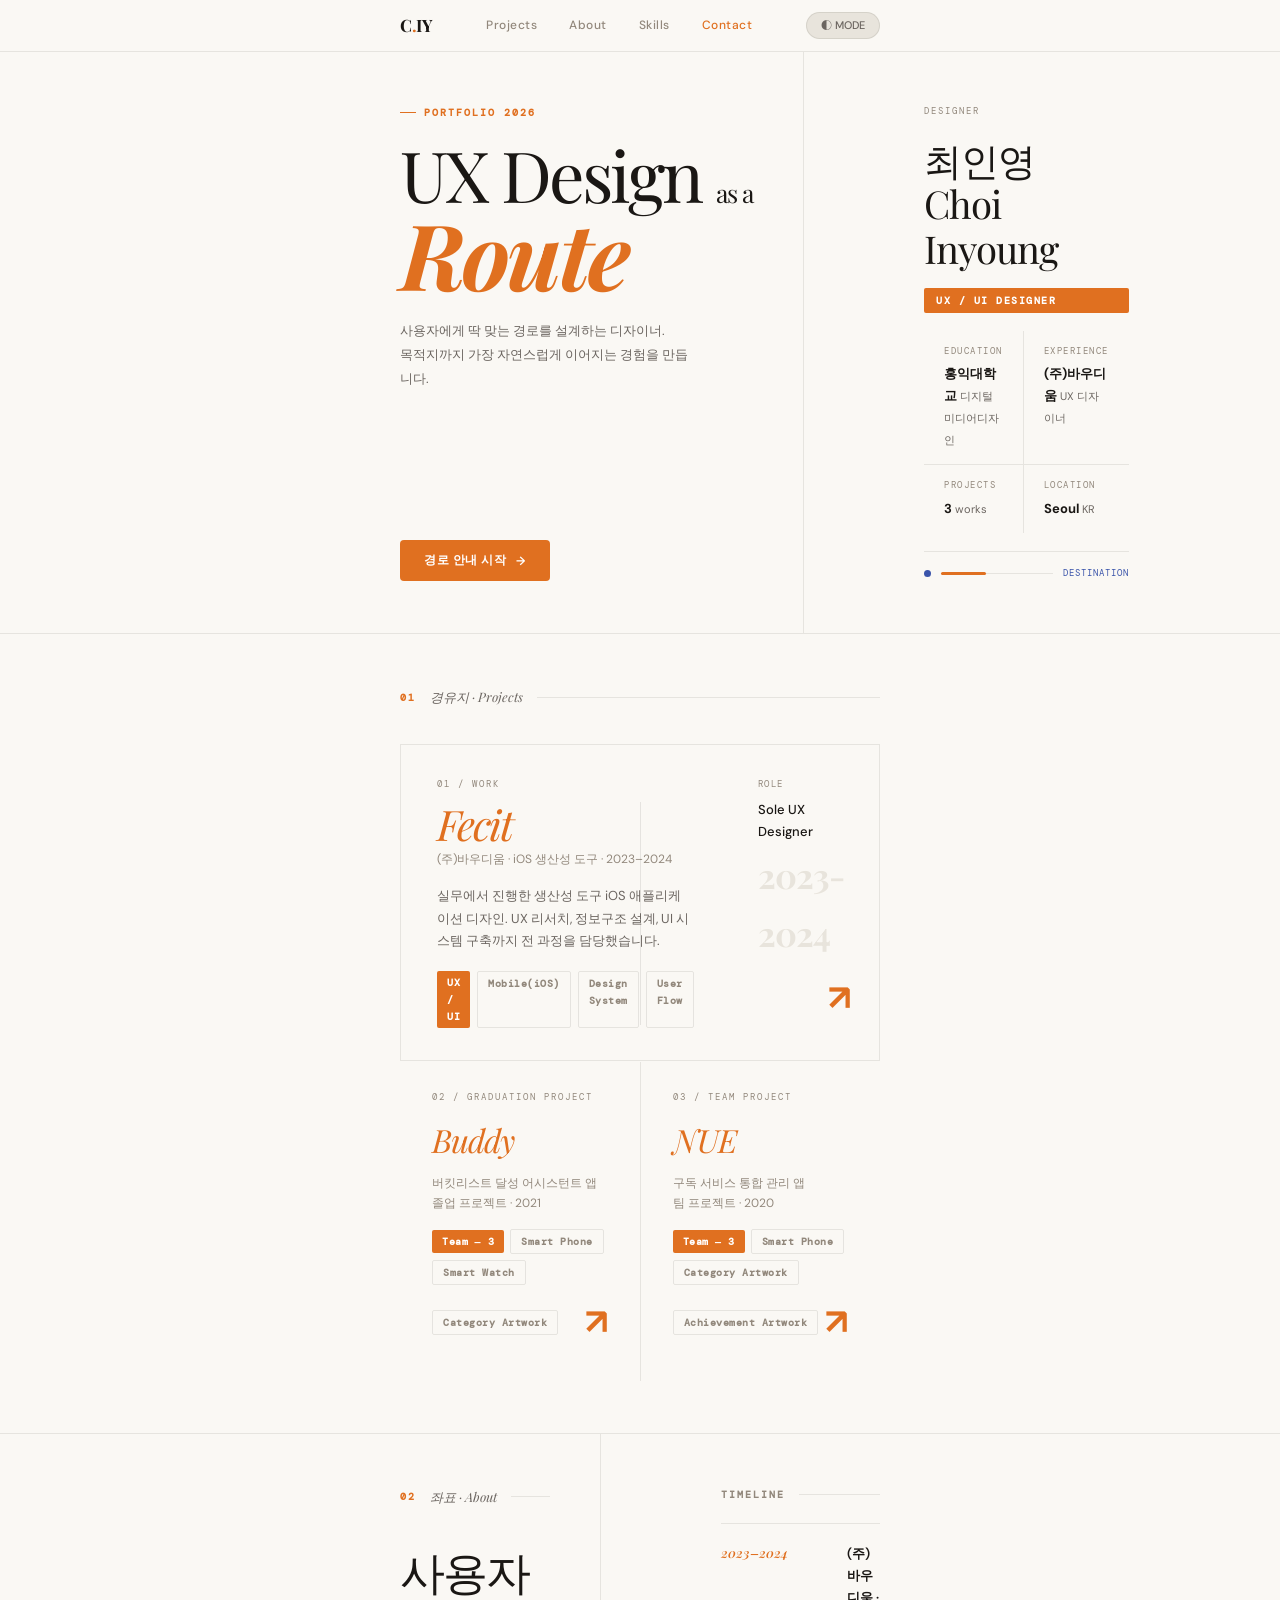
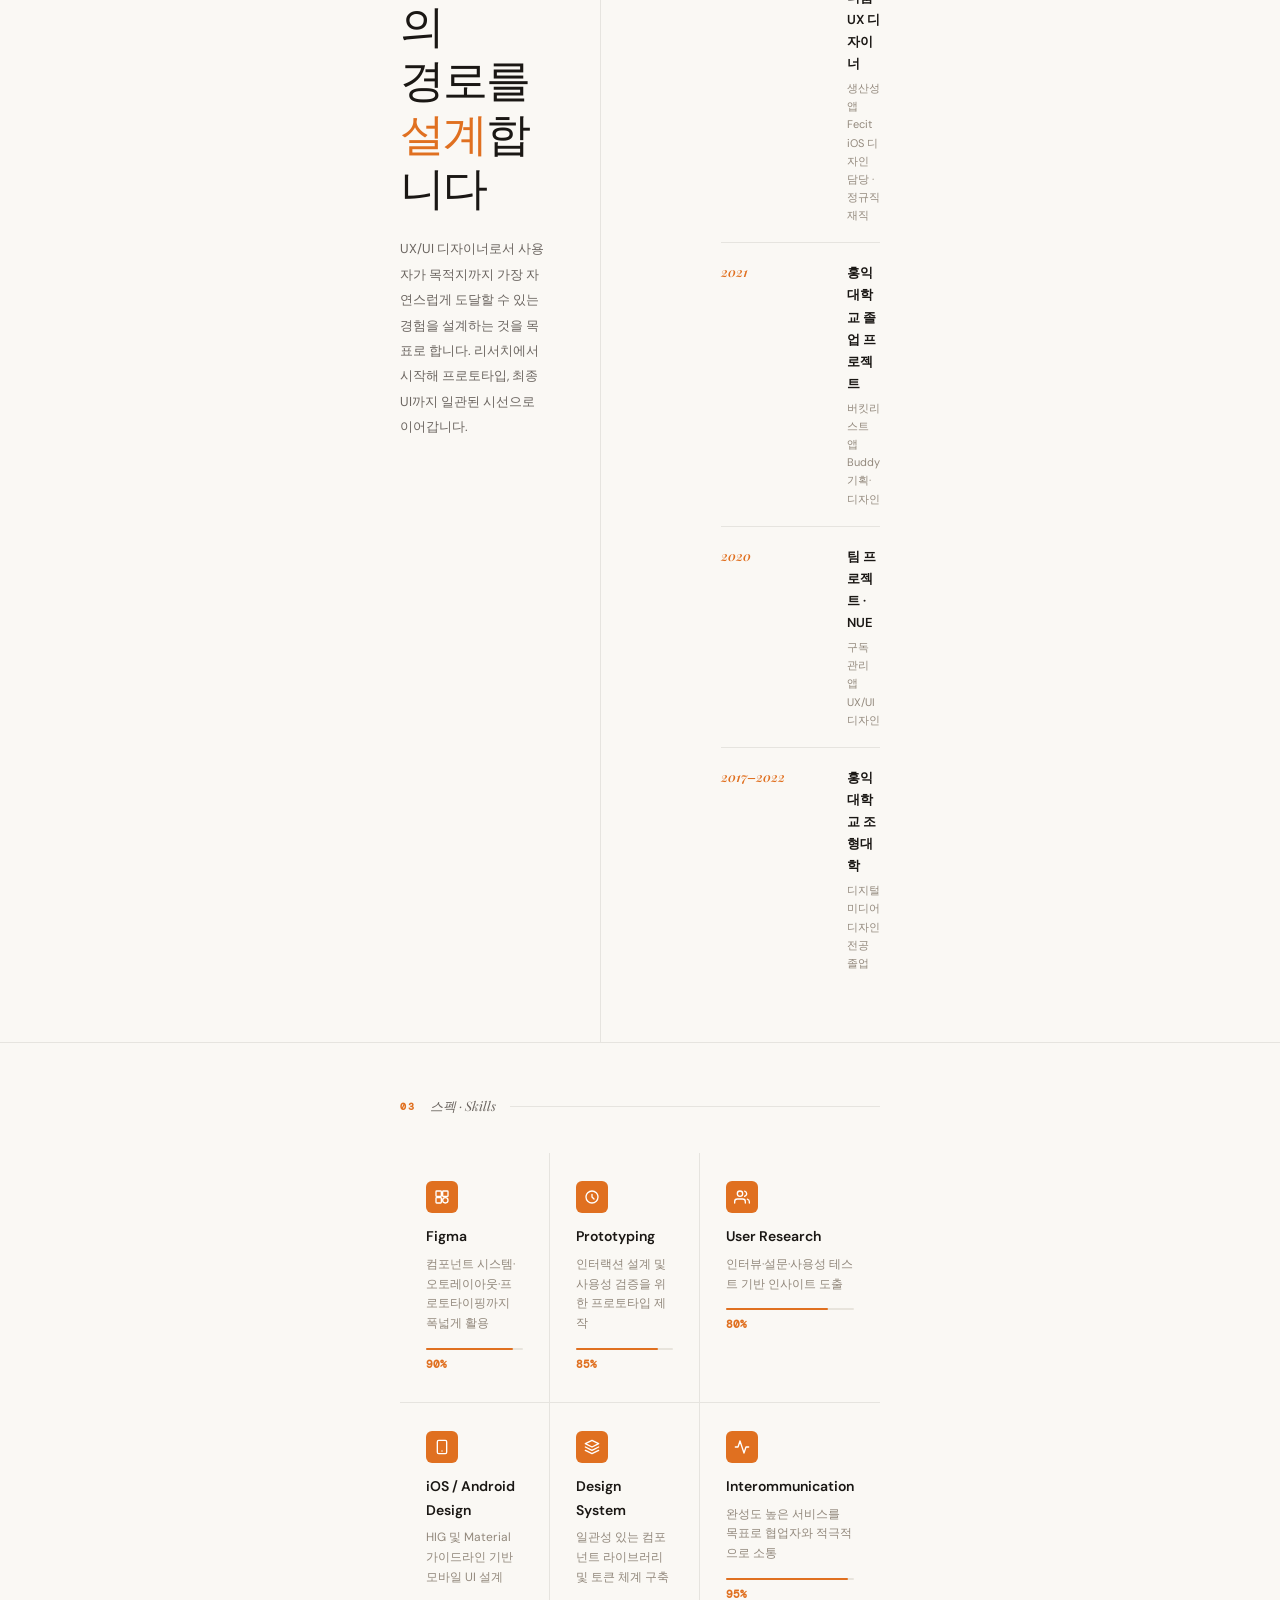
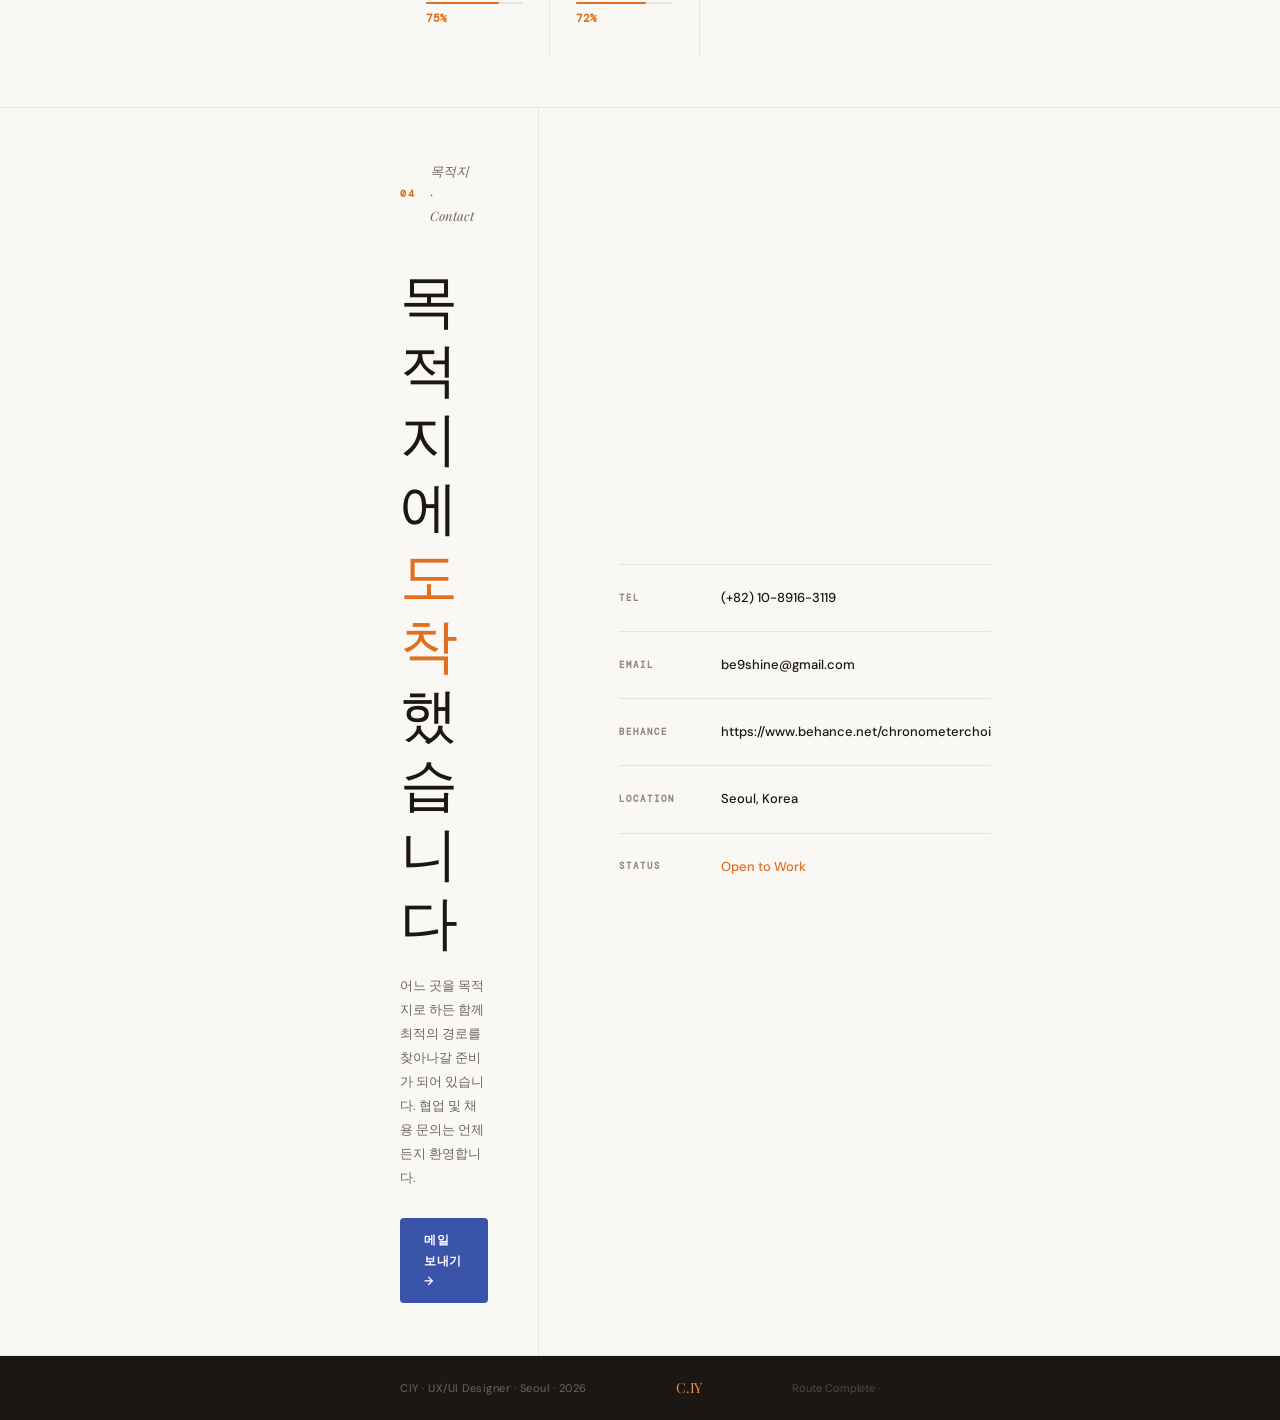
==== index.html @ e7c12e21 "Add files via upload" ====
<!DOCTYPE html>
<html lang="ko" data-theme="light">
<head>
  <meta charset="UTF-8"/>
  <meta name="viewport" content="width=device-width, initial-scale=1.0"/>
  <title>Choi Inyoung — UX/UI Designer</title>
  <link rel="preconnect" href="https://fonts.googleapis.com"/>
  <link rel="preconnect" href="https://fonts.gstatic.com" crossorigin/>
  <link href="https://fonts.googleapis.com/css2?family=Playfair+Display:ital,wght@0,700;1,400;1,700&family=DM+Sans:wght@300;400;500&family=DM+Mono:wght@400;500&display=swap" rel="stylesheet"/>
  <style>
    /* ── TOKENS ─────────────────────────────────────────── */
    :root {
      --bg:      #FAF8F4;
      --bg2:     #F2EFE9;
      --bg3:     #E8E4DC;
      --ink:     #1A1714;
      --ink2:    #6B6560;
      --ink3:    #92887c;
      --acc:     #E07020;
      --acc-d:   #B85810;
      --acc-l:   #F08C40;
      --acc2:    #3a54aa;
      --line:    rgba(26,23,20,0.09);
      --serif:   'Playfair Display', Georgia, serif;
      --sans:    'DM Sans', -apple-system, sans-serif;
      --mono:    'DM Mono', 'Courier New', monospace;
    }
    [data-theme="dark"] {
      --bg:      #131110;
      --bg2:     #1C1A18;
      --bg3:     #272420;
      --ink:     #F0EDE8;
      --ink2:    #d6cec7;
      --ink3:    #bbb1a7;
      --acc:     #F4911F;
      --acc-d:   #D07010;
      --acc-l:   #FFAC50;
      --acc2:    #31429e;
      --line:    rgba(240,237,232,0.08);
    }

    /* ── RESET ──────────────────────────────────────────── */
    *, *::before, *::after { box-sizing: border-box; margin: 0; padding: 0; }
    html { scroll-behavior: smooth; }
    body {
      background: var(--bg);
      color: var(--ink);
      font-family: var(--sans);
      font-size: 14px;
      line-height: 1.7;
      transition: background .4s, color .4s;
      overflow-x: hidden;
    }
    a { color: inherit; text-decoration: none; }
    img { display: block; max-width: 100%; }

    /* ── NAV ─────────────────────────────────────────────── */
    .nav {
      position: sticky; top: 0; z-index: 100;
      background: var(--bg);
      border-bottom: 1px solid var(--line);
      display: flex; align-items: center;
      padding: 0 400px; height: 52px;
      transition: background .4s;
    }
    .nav-logo {
      font-family: var(--serif);
      font-size: 17px; font-weight: 700;
      color: var(--ink); letter-spacing: -.5px;
    }
    .nav-logo span { color: var(--acc); }
    .nav-items {
      display: flex; gap: 32px; margin: 0 auto;
    }
    .nav-item {
      font-size: 12px; color: var(--ink3);
      cursor: pointer; letter-spacing: .5px;
      font-weight: 500; transition: color .2s;
    }
    .nav-item:hover { color: var(--ink); }
    .nav-right { display: flex; align-items: center; gap: 12px; }
    .mode-btn {
      background: var(--bg3); border: 1px solid var(--line);
      color: var(--ink2); font-size: 11px;
      padding: 5px 14px; border-radius: 20px;
      cursor: pointer; font-weight: 500;
      transition: all .3s; font-family: var(--sans);
    }
    .mode-btn:hover { background: var(--bg2); color: var(--ink); }

    /* ── SECTION FADE-IN ─────────────────────────────────── */
    .reveal {
      opacity: 0; transform: translateY(28px);
      transition: opacity .7s ease, transform .7s ease;
    }
    .reveal.visible { opacity: 1; transform: translateY(0); }

    /* ── SHARED LAYOUT ───────────────────────────────────── */
    .sec-pad { padding: 52px 400px; border-bottom: 1px solid var(--line); }
    .sec-eyebrow {
      display: flex; align-items: center; gap: 14px; margin-bottom: 36px;
    }
    .eyebrow-num {
      font-size: 10px; color: var(--acc);
      font-weight: 600; letter-spacing: 2px;
      font-family: var(--mono);
    }
    .eyebrow-title {
      font-family: var(--serif); font-size: 13px;
      color: var(--ink2); font-style: italic;
    }
    .eyebrow-line { flex: 1; height: 1px; background: var(--line); }

    /* ── HERO ────────────────────────────────────────────── */
    .hero {
      display: grid; grid-template-columns: 1fr 1fr;
      border-bottom: 1px solid var(--line);
    }
    .hero-l {
      padding: 52px 50px 52px 400px;
      display: flex; flex-direction: column;
      justify-content: space-between; gap: 24px;
      border-right: 1px solid var(--line);
    }
    .hero-r {
      padding: 52px 400px 52px 120px;
      display: flex; flex-direction: column;
      justify-content: center; gap: 18px;
    }
    .issue-tag {
      display: inline-flex; align-items: center; gap: 8px;
      font-size: 10px; letter-spacing: 2px;
      color: var(--acc); font-weight: 600;
      font-family: var(--mono);
    }
    .issue-tag::before {
      content: ''; width: 16px; height: 1px; background: var(--acc);
    }
    .hero-headline {
      font-family: var(--serif);
      font-size: clamp(44px, 5.5vw, 80px);
      line-height: .95; letter-spacing: -3px; color: var(--ink);
    }
    .hero-headline em { color: var(--acc); font-style: italic; }
    .hero-sub {
      font-size: 13px; color: var(--ink2);
      line-height: 1.85; max-width: 300px;
    }
    .hero-cta {
      display: inline-flex; align-items: center; gap: 10px;
      background: var(--acc); color: #fff;
      font-size: 12px; font-weight: 600; letter-spacing: .5px;
      padding: 12px 24px; border-radius: 4px; border: none;
      cursor: pointer; transition: background .25s;
      width: fit-content; font-family: var(--sans);
    }
    .hero-cta:hover { background: var(--acc-d); }
    .cta-arrow { transition: transform .2s; }
    .hero-cta:hover .cta-arrow { transform: translateX(4px); }
    .vol-label {
      font-size: 9px; color: var(--ink3);
      letter-spacing: 2px; font-family: var(--mono);
    }
    .name-stack {
      font-family: var(--serif);
      font-size: clamp(26px, 3vw, 42px);
      color: var(--ink); line-height: 1.15; letter-spacing: -1px;
    }
    .role-pill {
      display: inline-block; background: var(--acc); color: #fff;
      font-size: 10px; font-weight: 600; letter-spacing: 1.5px;
      padding: 4px 12px; border-radius: 2px;
      font-family: var(--mono);
    }
    .hero-meta {
      display: grid; grid-template-columns: 1fr 1fr;
      gap: 1px; background: var(--line);
    }
    .meta-cell {
      background: var(--bg); padding: 13px 20px;
      transition: background .4s;
    }
    .meta-label {
      font-size: 9px; color: var(--ink3);
      letter-spacing: 1.5px; margin-bottom: 4px;
      font-family: var(--mono);
    }
    .meta-val { font-size: 13px; font-weight: 700; color: var(--ink); }
    .meta-val small {
      font-size: 11px; font-weight: 400; color: var(--ink2);
    }
    .route-strip {
      border-top: 1px solid var(--line); padding-top: 14px;
      display: flex; align-items: center; gap: 10px;
    }
    .route-node {
      width: 7px; height: 7px; border-radius: 50%;
      background: var(--acc2); flex-shrink: 0;
    }
    .route-dash {
      flex: 1; height: 1px; background: var(--line); position: relative;
    }
    .route-dash::after {
      content: ''; position: absolute; top: -1px; left: 0;
      height: 3px; width: 40%; background: var(--acc); border-radius: 2px;
    }
    .route-end {
      font-size: 9px; color: var(--acc2);
      letter-spacing: 1px; font-family: var(--mono);
    }

    /* ── PROJECTS ────────────────────────────────────────── */
    .proj-feature {
      display: grid; grid-template-columns: 1fr 1fr;
      border: 1px solid var(--line); margin-bottom: 1px;
      transition: border-color .2s;
    }
    .proj-feature:hover { border-color: var(--acc); }
    .feat-main {
      padding: 32px 36px; cursor: pointer;
    }
    .feat-num {
      font-size: 9px; color: var(--ink3);
      letter-spacing: 2px; margin-bottom: 10px;
      font-family: var(--mono);
    }
    .feat-name {
      font-family: var(--serif); font-size: 42px;
      color: var(--ink); letter-spacing: -2px;
      line-height: 1; margin-bottom: 4px;
    }
    .feat-em { color: var(--acc); font-style: italic; }
    .feat-org {
      font-size: 12px; color: var(--ink3); margin-bottom: 16px;
    }
    .feat-desc {
      font-size: 13px; color: var(--ink2);
      line-height: 1.75; max-width: 360px;
    }
    .feat-tags { display: flex; gap: 7px; margin-top: 18px; }
    .feat-tag {
      font-size: 10px; font-weight: 600;
      padding: 3px 10px; border-radius: 2px; letter-spacing: .5px;
      font-family: var(--mono);
    }
    .tag-acc { background: var(--acc); color: #fff; }
    .tag-out { border: 1px solid var(--line); color: var(--ink3); }
    .feat-side {
      padding: 32px 28px;
      display: flex; flex-direction: column;
      justify-content: space-between;
      align-items: flex-start;
    }
    .feat-side::before {
      content: '';
      position: absolute;
      left: 50%; top: 21%;
      height: 28%;
      width: 1px;
      background: var(--line);
    }
    .side-role-label {
      font-size: 9px; color: var(--ink3);
      letter-spacing: 1.5px; margin-bottom: 6px;
      font-family: var(--mono);
    }
    .side-role-val {
      font-size: 13px; color: var(--ink); font-weight: 500;
    }
    .side-year {
      font-family: var(--serif); font-size: 34px;
      color: var(--bg3); font-weight: 700;
      letter-spacing: -1px; transition: color .4s;
    }
    .side-arr {
      font-size: 36px; color: var(--acc);
      font-weight: 700; align-self: flex-end; margin-left: auto;
    }
    .proj-small-row {
      display: grid; grid-template-columns: 1fr 1fr;
      gap: 1px; background: var(--line);
    }
    .proj-small {
      background: var(--bg); padding: 28px 32px;
      cursor: pointer; transition: background .2s;
      display: flex; flex-direction: column;
    }
    .proj-small:hover { background: var(--bg2); }
    .ps-num {
      font-size: 9px; color: var(--ink3);
      letter-spacing: 2px; margin-bottom: 8px;
      font-family: var(--mono);
    }
    .ps-name {
      font-family: var(--serif); font-size: 32px;
      color: var(--ink); letter-spacing: -1px; margin-bottom: 6px;
    }
    .ps-sub {
      font-size: 12px; color: var(--ink3);
      margin-bottom: 16px; flex: 1; line-height: 1.65;
    }
    .ps-foot {
      display: flex; justify-content: flex-start; align-items: center;
      gap: 6px; flex-wrap: wrap;
    }
    .ps-tag {
      font-size: 10px; font-weight: 600;
      padding: 3px 10px; border-radius: 2px;
      letter-spacing: .5px; font-family: var(--mono);
    }
    .ps-tag-acc { background: var(--acc); color: #fff; }
    .ps-tag-out { border: 1px solid var(--line); color: var(--ink3); }
    .ps-arr { font-size: 36px; color: var(--acc); font-weight: 700; margin-left: auto; }

    /* ── ABOUT ───────────────────────────────────────────── */
    .about-sec {
      display: grid; grid-template-columns: 1fr 1fr;
      border-bottom: 1px solid var(--line);
    }
    .about-l { padding: 52px 50px 52px 400px; border-right: 1px solid var(--line); }
    .about-big {
      font-family: var(--serif);
      font-size: clamp(32px, 3.5vw, 58px);
      letter-spacing: -2px; line-height: 1.2;
      color: var(--ink); margin-bottom: 24px;
    }
    .about-big em { color: var(--acc); font-style: normal; }
    .about-body {
      font-size: 13px; color: var(--ink2);
      line-height: 1.95; max-width: 440px;
    }
    .about-r { padding: 52px 400px 52px 120px; }
    .tl-item {
      display: grid; grid-template-columns: 110px 1fr;
      gap: 16px; padding: 18px 0;
      border-top: 1px solid var(--line);
    }
    .tl-yr {
      font-size: 13px; color: var(--acc); font-weight: 600;
      padding-top: 0; font-family: var(--serif);
      font-style: italic;
    }
    .tl-t {
      font-size: 13px; font-weight: 600;
      color: var(--ink); margin-bottom: 4px;
      padding-top: 1px;
    }
    .tl-s { font-size: 11px; color: var(--ink3); line-height: 1.65; }

    /* ── SKILLS ──────────────────────────────────────────── */
    .skills-grid {
      display: grid; grid-template-columns: repeat(3, 1fr);
      gap: 1px; background: var(--line);
    }
    .sk-cell {
      background: var(--bg); padding: 28px 26px;
      transition: background .2s;
    }
    .sk-cell:hover { background: var(--bg2); }
    .sk-icon {
      width: 32px; height: 32px; border-radius: 6px;
      background: var(--acc); margin-bottom: 12px;
      display: flex; align-items: center; justify-content: center;
    }
    .sk-icon svg {
      width: 16px; height: 16px; stroke: #fff;
      fill: none; stroke-width: 2; stroke-linecap: round;
      stroke-linejoin: round;
    }
    .sk-name {
      font-size: 14px; font-weight: 600;
      color: var(--ink); margin-bottom: 6px;
    }
    .sk-desc {
      font-size: 12px; color: var(--ink3);
      line-height: 1.65; margin-bottom: 14px;
    }
    .sk-bar { height: 2px; background: var(--bg3); border-radius: 1px; }
    .sk-fill { height: 2px; background: var(--acc); border-radius: 1px; }
    .sk-pct {
      font-size: 11px; color: var(--acc);
      font-weight: 600; margin-top: 5px;
      font-family: var(--mono);
    }

    /* ── CONTACT ─────────────────────────────────────────── */
    .contact-sec {
      display: grid; grid-template-columns: 1fr 1fr;
      border-bottom: 1px solid var(--line);
    }
    .contact-l {
      padding: 52px 50px 52px 400px; border-right: 1px solid var(--line);
      display: flex; flex-direction: column; justify-content: space-between;
    }
    .contact-big {
      font-family: var(--serif);
      font-size: clamp(36px, 4.5vw, 64px);
      letter-spacing: -3px; line-height: 1.2;
      color: var(--ink); margin-bottom: 20px;
    }
    .contact-big em { color: var(--acc); font-style: normal; }
    .contact-note {
      font-size: 13px; color: var(--ink2);
      line-height: 1.85; max-width: 420px;
    }
    .contact-cta {
      display: inline-flex; align-items: center; gap: 10px;
      background: var(--acc2); color: #fff;
      font-size: 12px; font-weight: 600; letter-spacing: .5px;
      padding: 12px 24px; border-radius: 4px; border: none;
      cursor: pointer; transition: opacity .3s;
      width: fit-content; margin-top: 28px; font-family: var(--sans);
    }
    .contact-cta:hover { opacity: .88; }
    .contact-r {
      padding: 52px 400px 52px 80px;
      display: flex; flex-direction: column; justify-content: center;
    }
    .ci {
      padding: 22px 0; border-top: 1px solid var(--line);
      display: grid; grid-template-columns: 88px 1fr;
      gap: 14px; align-items: center;
    }
    .ci-k {
      font-size: 9px; color: var(--ink3);
      letter-spacing: 2px; font-weight: 600; font-family: var(--mono);
    }
    .ci-v { font-size: 13px; color: var(--ink); font-weight: 500; }
    .ci-v.open { color: var(--acc); }

    /* ── FOOTER ──────────────────────────────────────────── */
    .foot {
      display: flex; justify-content: space-between; align-items: center;
      padding: 20px 400px; background: var(--ink);
      transition: background .4s;
    }
    [data-theme="dark"] .foot { background: var(--bg2); }
    .foot-l {
      font-size: 11px; color: rgba(255,255,255,.35); letter-spacing: .5px;
    }
    [data-theme="dark"] .foot-l { color: var(--ink3); }
    .foot-logo {
      font-family: var(--serif); font-size: 14px;
      color: var(--acc-l); letter-spacing: -.3px;
    }
    .foot-r { font-size: 11px; color: rgba(255,255,255,.22); }
    [data-theme="dark"] .foot-r { color: var(--ink3); }

    /* ── RESPONSIVE ──────────────────────────────────────── */
    @media (max-width: 900px) {
      .nav { padding: 0 24px; }
      .nav-items { display: none; }
      .hero, .about-sec, .contact-sec {
        grid-template-columns: 1fr;
      }
      .hero-l, .about-l {
        border-right: none;
        border-bottom: 1px solid var(--line);
      }
      .contact-l { border-right: none; border-bottom: 1px solid var(--line); }
      .sec-pad, .hero-l, .hero-r,
      .about-l, .about-r, .contact-l, .contact-r {
        padding: 36px 24px;
      }
      .proj-feature {
        display: grid; grid-template-columns: 1fr 1fr;
        border: 1px solid var(--line); margin-bottom: 1px;
        transition: border-color .2s;
        position: relative;
      }
      .feat-side {
        padding: 32px 28px;
        display: flex; flex-direction: column;
        justify-content: space-between;
        align-items: flex-end;
      }
      .proj-small-row { grid-template-columns: 1fr; }
      .skills-grid { grid-template-columns: 1fr 1fr; }
      .foot { padding: 20px 24px; }
    }
    @media (max-width: 560px) {
      .skills-grid { grid-template-columns: 1fr; }
      .hero-headline { font-size: 40px; }
    }
  </style>
</head>
<body>

<!-- NAV -->
<nav class="nav">
  <div class="nav-logo">C<span>.</span>IY</div>
  <div class="nav-items">
    <a class="nav-item" href="#work">Projects</a>
    <a class="nav-item" href="#about">About</a>
    <a class="nav-item" href="#skills">Skills</a>
    <a class="nav-item" href="#contact">Contact</a>
  </div>
  <div class="nav-right">
    <button class="mode-btn" id="modeBtn" onclick="toggleMode()">◐ MODE</button>
  </div>
</nav>

<!-- HERO -->
<section class="hero reveal visible">
  <div class="hero-l">
    <div style="display:flex;flex-direction:column;gap:20px;">
      <div class="issue-tag">PORTFOLIO 2026</div>
      <div class="hero-headline">
        <span style="white-space:nowrap;">UX Design <span style="font-size:25px;letter-spacing:-1px;font-style:normal;">as a</span></span><br>
        <em style="font-size:clamp(57px,7.15vw,104px);font-weight:700;line-height:1;">Route</em>
      </div>
      <div class="hero-sub">
        사용자에게 딱 맞는 경로를 설계하는 디자이너.<br>
        목적지까지 가장 자연스럽게 이어지는 경험을 만듭니다.
      </div>
    </div>
    <button class="hero-cta" onclick="document.getElementById('work').scrollIntoView({behavior:'smooth'})">
      경로 안내 시작 <span class="cta-arrow">→</span>
    </button>
  </div>
  <div class="hero-r">
    <div class="vol-label">DESIGNER</div>
    <div class="name-stack">최인영<br>Choi Inyoung</div>
    <div class="role-pill">UX / UI DESIGNER</div>
    <div class="hero-meta">
      <div class="meta-cell">
        <div class="meta-label">EDUCATION</div>
        <div class="meta-val">홍익대학교 <small>디지털미디어디자인</small></div>
      </div>
      <div class="meta-cell">
        <div class="meta-label">EXPERIENCE</div>
        <div class="meta-val">(주)바우디움 <small>UX 디자이너</small></div>
      </div>
      <div class="meta-cell">
        <div class="meta-label">PROJECTS</div>
        <div class="meta-val">3 <small>works</small></div>
      </div>
      <div class="meta-cell">
        <div class="meta-label">LOCATION</div>
        <div class="meta-val">Seoul <small>KR</small></div>
      </div>
    </div>
    <div class="route-strip">
      <div class="route-node"></div>
      <div class="route-dash"></div>
      <div class="route-end">DESTINATION</div>
    </div>
  </div>
</section>

<!-- PROJECTS -->
<section class="sec-pad reveal" id="work">
  <div class="sec-eyebrow">
    <div class="eyebrow-num">01</div>
    <div class="eyebrow-title">경유지 · Projects</div>
    <div class="eyebrow-line"></div>
  </div>

  <!-- Featured: Fecit -->
  <a href="projects/fecit.html" style="display:contents;text-decoration:none;color:inherit;">
    <div class="proj-feature">
    <div class="feat-main">
      <div class="feat-num">01 / WORK</div>
      <div class="feat-name"><span class="feat-em">Fecit</span></div>
      <div class="feat-org">(주)바우디움 · iOS 생산성 도구 · 2023–2024</div>
      <div class="feat-desc">
        실무에서 진행한 생산성 도구 iOS 애플리케이션 디자인.
        UX 리서치, 정보구조 설계, UI 시스템 구축까지 전 과정을 담당했습니다.
      </div>
      <div class="feat-tags">
        <span class="feat-tag tag-acc">UX / UI</span>
        <span class="feat-tag tag-out">Mobile(iOS)</span>
        <span class="feat-tag tag-out">Design System</span>
        <span class="feat-tag tag-out">User Flow</span>
      </div>
    </div>
    <div class="feat-side">
      <div>
        <div class="side-role-label">ROLE</div>
        <div class="side-role-val">Sole UX Designer</div>
      </div>
      <div class="side-year">2023-2024</div>
      <div class="side-arr">↗</div>
    </div>
    </div>
  </a>

  <!-- Small: Buddy + NUE -->
  <div class="proj-small-row">
    <div class="proj-small" onclick="location.href='projects/buddy.html'" style="cursor:pointer">
      <div class="ps-num">02 / GRADUATION PROJECT</div>
      <div class="ps-name"><em style="font-style:italic;color:var(--acc)">Buddy</em></div>
      <div class="ps-sub">버킷리스트 달성 어시스턴트 앱<br>졸업 프로젝트 · 2021</div>
      <div class="ps-foot">
        <span class="ps-tag ps-tag-acc">Team ― 3</span>
        <span class="ps-tag ps-tag-out">Smart Phone</span>
        <span class="ps-tag ps-tag-out">Smart Watch</span>
        <span class="ps-tag ps-tag-out">Category Artwork</span>
        <span class="ps-arr">↗</span>
      </div>
    </div>
    <div class="proj-small" onclick="location.href='projects/nue.html'" style="cursor:pointer">
      <div class="ps-num">03 / TEAM PROJECT</div>
      <div class="ps-name"><em style="font-style:italic;color:var(--acc)">NUE</em></div>
      <div class="ps-sub">구독 서비스 통합 관리 앱<br>팀 프로젝트 · 2020</div>
      <div class="ps-foot">
        <span class="ps-tag ps-tag-acc">Team ― 3</span>
        <span class="ps-tag ps-tag-out">Smart Phone</span>
        <span class="ps-tag ps-tag-out">Category Artwork</span>
        <span class="ps-tag ps-tag-out">Achievement Artwork</span>
        <span class="ps-arr">↗</span>
      </div>
    </div>
  </div>
</section>

<!-- ABOUT -->
<section class="about-sec reveal" id="about">
  <div class="about-l">
    <div class="sec-eyebrow">
      <div class="eyebrow-num">02</div>
      <div class="eyebrow-title">좌표 · About</div>
      <div class="eyebrow-line"></div>
    </div>
    <div class="about-big">
      사용자의<br>경로를<br><em>설계</em>합니다
    </div>
    <div class="about-body">
      UX/UI 디자이너로서 사용자가 목적지까지 가장 자연스럽게 도달할 수 있는
      경험을 설계하는 것을 목표로 합니다. 리서치에서 시작해 프로토타입,
      최종 UI까지 일관된 시선으로 이어갑니다.
    </div>
  </div>
  <div class="about-r">
    <div class="sec-eyebrow" style="margin-bottom:20px">
      <div class="eyebrow-num" style="color:var(--ink3)">TIMELINE</div>
      <div class="eyebrow-line"></div>
    </div>
    <div class="tl-item">
      <div class="tl-yr">2023–2024</div>
      <div>
        <div class="tl-t">(주)바우디움 · UX 디자이너</div>
        <div class="tl-s">생산성 앱 Fecit iOS 디자인 담당 · 정규직 재직</div>
      </div>
    </div>
    <div class="tl-item">
      <div class="tl-yr">2021</div>
      <div>
        <div class="tl-t">홍익대학교 졸업 프로젝트</div>
        <div class="tl-s">버킷리스트 앱 Buddy 기획·디자인</div>
      </div>
    </div>
    <div class="tl-item">
      <div class="tl-yr">2020</div>
      <div>
        <div class="tl-t">팀 프로젝트 · NUE</div>
        <div class="tl-s">구독 관리 앱 UX/UI 디자인</div>
      </div>
    </div>
    <div class="tl-item">
      <div class="tl-yr">2017–2022</div>
      <div>
        <div class="tl-t">홍익대학교 조형대학</div>
        <div class="tl-s">디지털미디어디자인전공 졸업</div>
      </div>
    </div>
  </div>
</section>

<!-- SKILLS -->
<section class="sec-pad reveal" id="skills">
  <div class="sec-eyebrow">
    <div class="eyebrow-num">03</div>
    <div class="eyebrow-title">스펙 · Skills</div>
    <div class="eyebrow-line"></div>
  </div>
  <div class="skills-grid">
    <div class="sk-cell">
      <div class="sk-icon">
        <svg viewBox="0 0 24 24"><rect x="3" y="3" width="8" height="8" rx="1"/><rect x="13" y="3" width="8" height="8" rx="1"/><rect x="3" y="13" width="8" height="8" rx="1"/><circle cx="17" cy="17" r="4"/></svg>
      </div>
      <div class="sk-name">Figma</div>
      <div class="sk-desc">컴포넌트 시스템·오토레이아웃·프로토타이핑까지 폭넓게 활용</div>
      <div class="sk-bar"><div class="sk-fill" style="width:90%"></div></div>
      <div class="sk-pct">90%</div>
    </div>
    <div class="sk-cell">
      <div class="sk-icon">
        <svg viewBox="0 0 24 24"><circle cx="12" cy="12" r="9"/><polyline points="12 8 12 12 15 15"/></svg>
      </div>
      <div class="sk-name">Prototyping</div>
      <div class="sk-desc">인터랙션 설계 및 사용성 검증을 위한 프로토타입 제작</div>
      <div class="sk-bar"><div class="sk-fill" style="width:85%"></div></div>
      <div class="sk-pct">85%</div>
    </div>
    <div class="sk-cell">
      <div class="sk-icon">
        <svg viewBox="0 0 24 24"><path d="M17 21v-2a4 4 0 0 0-4-4H5a4 4 0 0 0-4 4v2"/><circle cx="9" cy="7" r="4"/><path d="M23 21v-2a4 4 0 0 0-3-3.87"/><path d="M16 3.13a4 4 0 0 1 0 7.75"/></svg>
      </div>
      <div class="sk-name">User Research</div>
      <div class="sk-desc">인터뷰·설문·사용성 테스트 기반 인사이트 도출</div>
      <div class="sk-bar"><div class="sk-fill" style="width:80%"></div></div>
      <div class="sk-pct">80%</div>
    </div>
    <div class="sk-cell">
      <div class="sk-icon">
        <svg viewBox="0 0 24 24"><rect x="5" y="2" width="14" height="20" rx="2"/><line x1="12" y1="18" x2="12.01" y2="18"/></svg>
      </div>
      <div class="sk-name">iOS / Android Design</div>
      <div class="sk-desc">HIG 및 Material 가이드라인 기반 모바일 UI 설계</div>
      <div class="sk-bar"><div class="sk-fill" style="width:75%"></div></div>
      <div class="sk-pct">75%</div>
    </div>
    <div class="sk-cell">
      <div class="sk-icon">
        <svg viewBox="0 0 24 24"><path d="M12 2L2 7l10 5 10-5-10-5z"/><path d="M2 17l10 5 10-5"/><path d="M2 12l10 5 10-5"/></svg>
      </div>
      <div class="sk-name">Design System</div>
      <div class="sk-desc">일관성 있는 컴포넌트 라이브러리 및 토큰 체계 구축</div>
      <div class="sk-bar"><div class="sk-fill" style="width:72%"></div></div>
      <div class="sk-pct">72%</div>
    </div>
    <div class="sk-cell">
      <div class="sk-icon">
        <svg viewBox="0 0 24 24"><polyline points="22 12 18 12 15 21 9 3 6 12 2 12"/></svg>
      </div>
      <div class="sk-name">Interommunication</div>
      <div class="sk-desc">완성도 높은 서비스를 목표로 협업자와 적극적으로 소통</div>
      <div class="sk-bar"><div class="sk-fill" style="width:95%"></div></div>
      <div class="sk-pct">95%</div>
    </div>
  </div>
</section>

<!-- CONTACT -->
<section class="contact-sec reveal" id="contact">
  <div class="contact-l">
    <div>
      <div class="sec-eyebrow">
        <div class="eyebrow-num">04</div>
        <div class="eyebrow-title">목적지 · Contact</div>
        <div class="eyebrow-line"></div>
      </div>
      <div class="contact-big">
        목적지에<br><em>도착</em>했습니다
      </div>
      <div class="contact-note">
        어느 곳을 목적지로 하든 함께 최적의 경로를 찾아나갈 준비가
        되어 있습니다. 협업 및 채용 문의는 언제든지 환영합니다.
      </div>
    </div>
    <a href="mailto:be9shine@gmail.com" class="contact-cta">메일 보내기 →</a>
  </div>
  <div class="contact-r">
    <div class="ci"><div class="ci-k">TEL</div><div class="ci-v">(+82) 10-8916-3119</div></div>
    <div class="ci"><div class="ci-k">EMAIL</div><div class="ci-v">be9shine@gmail.com</div></div>
    <div class="ci"><div class="ci-k">BEHANCE</div><div class="ci-v">https://www.behance.net/chronometerchoi</div></div>
    <div class="ci"><div class="ci-k">LOCATION</div><div class="ci-v">Seoul, Korea</div></div>
    <div class="ci"><div class="ci-k">STATUS</div><div class="ci-v open">Open to Work</div></div>
  </div>
</section>

<!-- FOOTER -->
<footer class="foot">
  <div class="foot-l">CIY · UX/UI Designer · Seoul · 2026</div>
  <div class="foot-logo">C.IY</div>
  <div class="foot-r">Route Complete ·</div>
</footer>

<script>
  /* ── DARK / LIGHT MODE ───────────────────────────── */
  function toggleMode() {
    const html = document.documentElement;
    html.dataset.theme = html.dataset.theme === 'dark' ? 'light' : 'dark';
    localStorage.setItem('theme', html.dataset.theme);
  }
  // Restore saved theme
  (function () {
    const saved = localStorage.getItem('theme');
    if (saved) document.documentElement.dataset.theme = saved;
  })();

  /* ── SCROLL REVEAL ───────────────────────────────── */
  const obs = new IntersectionObserver(entries => {
    entries.forEach(e => {
      if (e.isIntersecting) e.target.classList.add('visible');
    });
  }, { threshold: 0.08 });
  document.querySelectorAll('.reveal').forEach(el => obs.observe(el));

  /* ── ACTIVE NAV ──────────────────────────────────── */
  const sections = document.querySelectorAll('section[id]');
  const navItems = document.querySelectorAll('.nav-item');
  const navObs = new IntersectionObserver(entries => {
    entries.forEach(e => {
      if (e.isIntersecting) {
        navItems.forEach(n => n.style.color = '');
        const active = document.querySelector(`.nav-item[href="#${e.target.id}"]`);
        if (active) active.style.color = 'var(--acc)';
      }
    });
  }, { threshold: 0.4 });
  sections.forEach(s => navObs.observe(s));
</script>
</body>
</html>
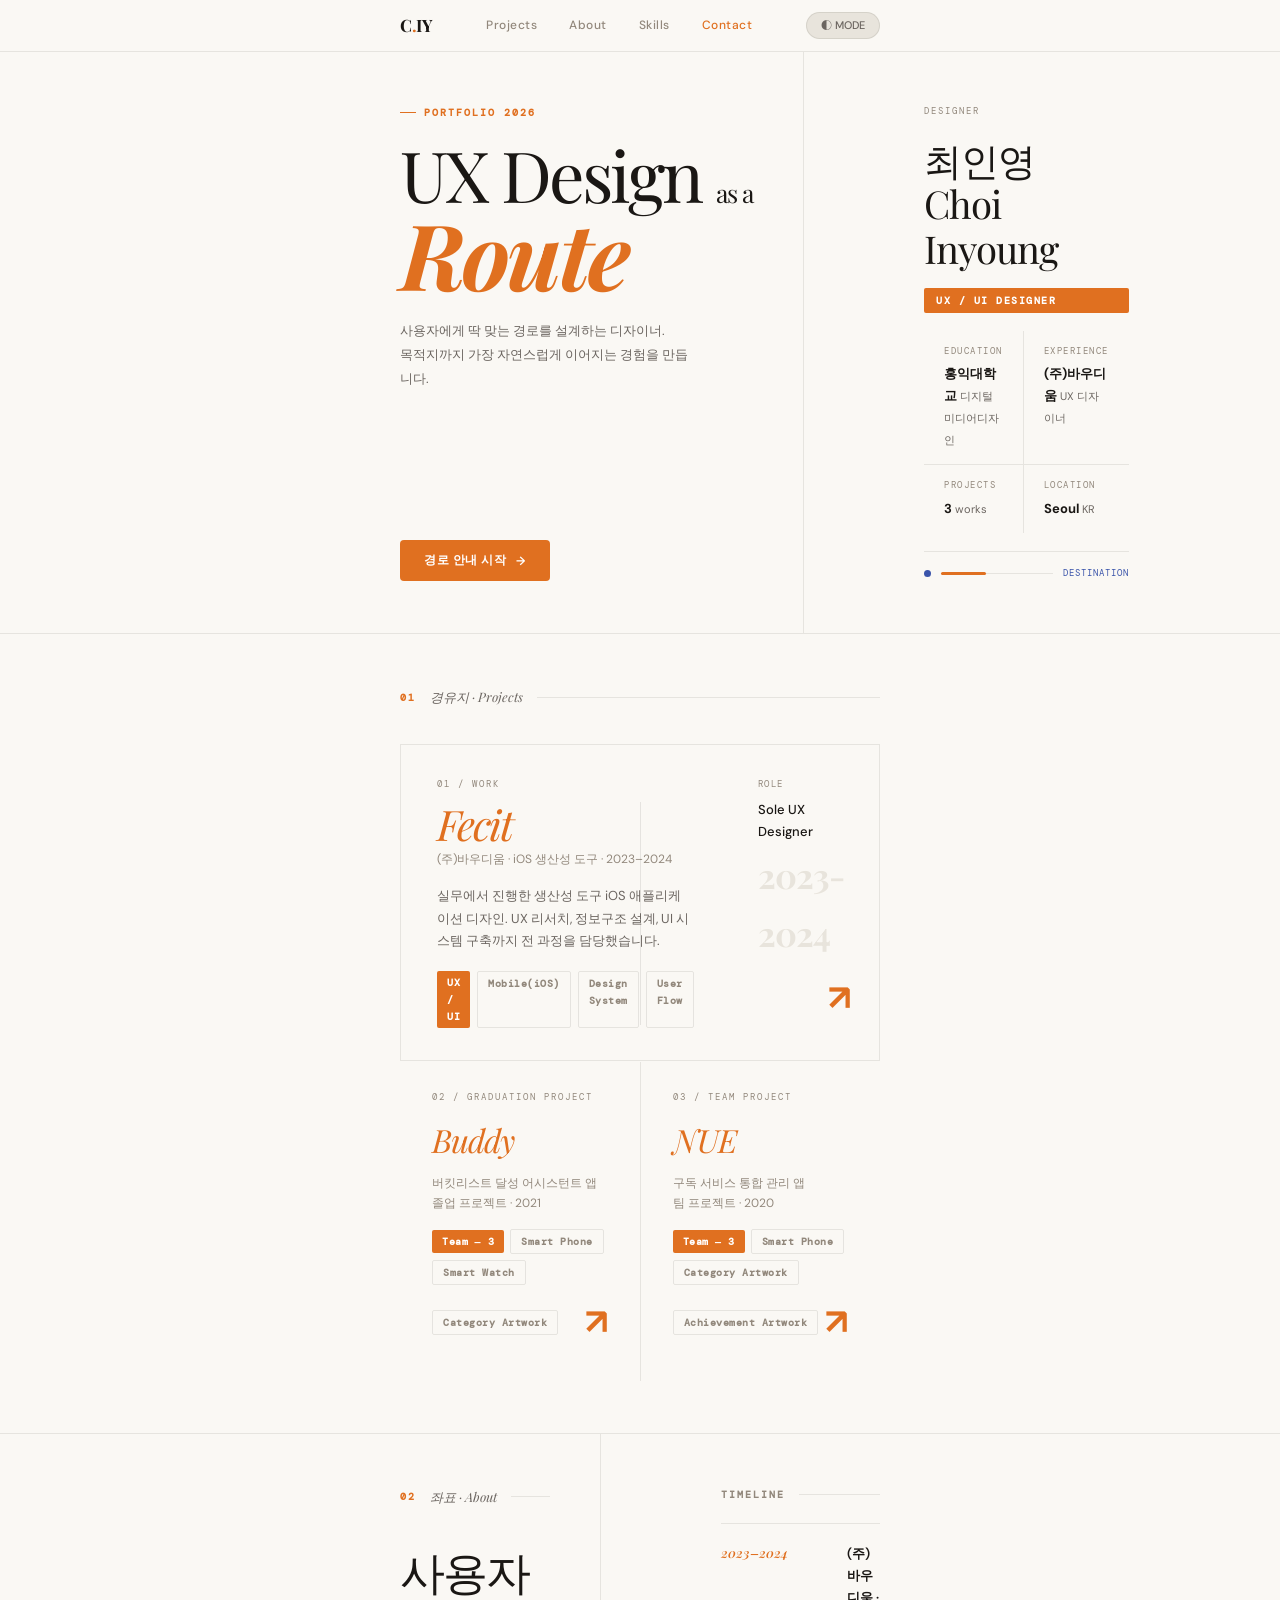
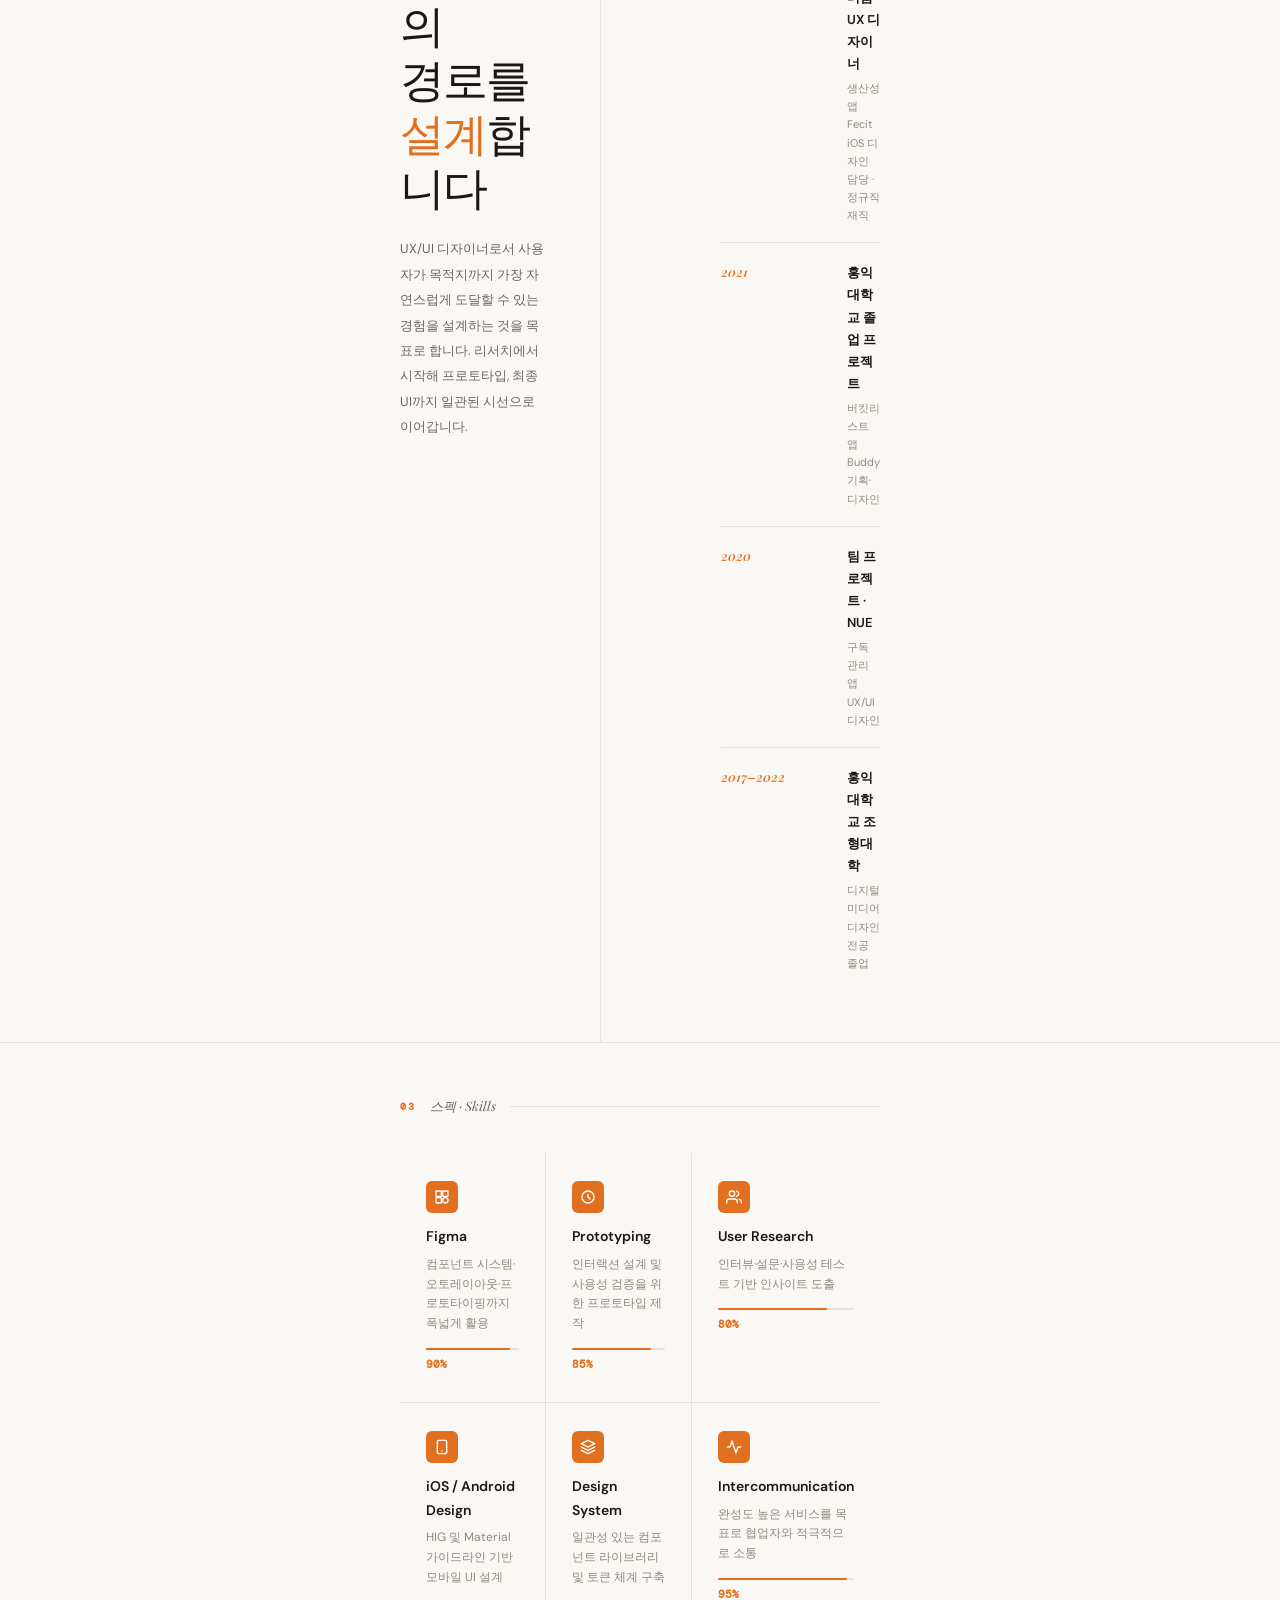
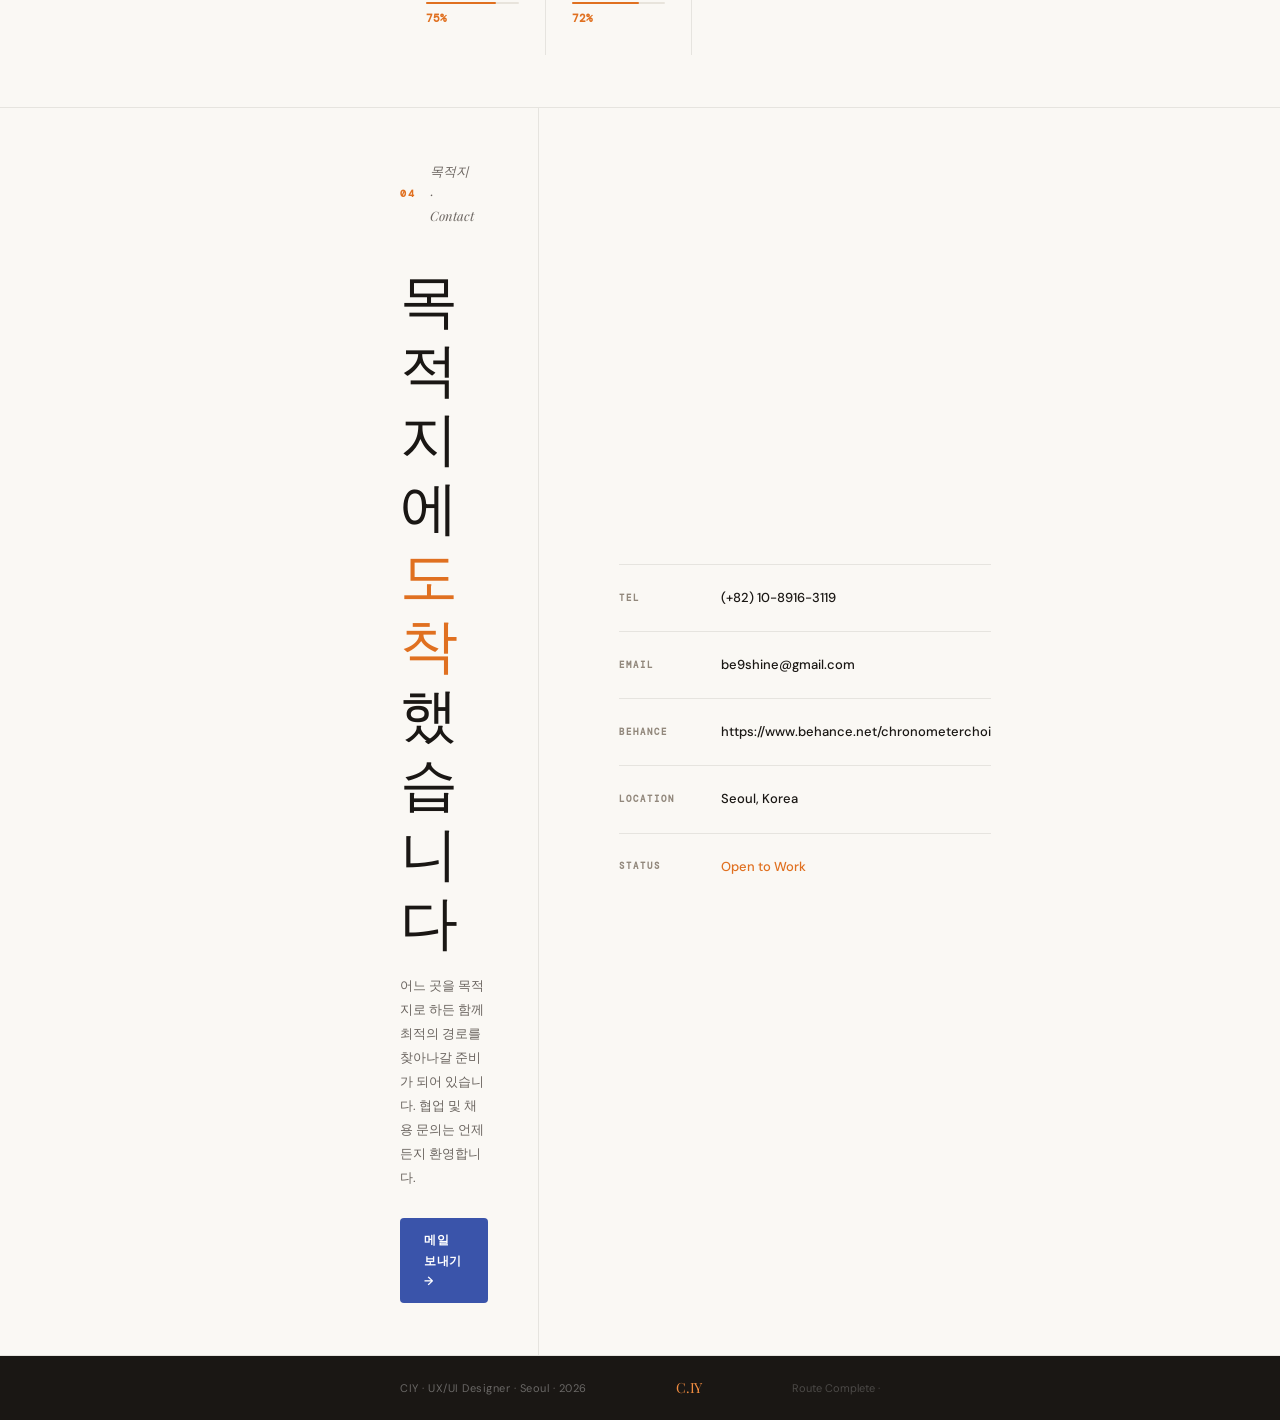
==== commit 6318c834: "Update index.html [오류] Intercommunication 단어에 c 누락 [해결] c 추가" ====
--- a/index.html
+++ b/index.html
@@ -724,7 +724,7 @@
       <div class="sk-icon">
         <svg viewBox="0 0 24 24"><polyline points="22 12 18 12 15 21 9 3 6 12 2 12"/></svg>
       </div>
-      <div class="sk-name">Interommunication</div>
+      <div class="sk-name">Intercommunication</div>
       <div class="sk-desc">완성도 높은 서비스를 목표로 협업자와 적극적으로 소통</div>
       <div class="sk-bar"><div class="sk-fill" style="width:95%"></div></div>
       <div class="sk-pct">95%</div>
